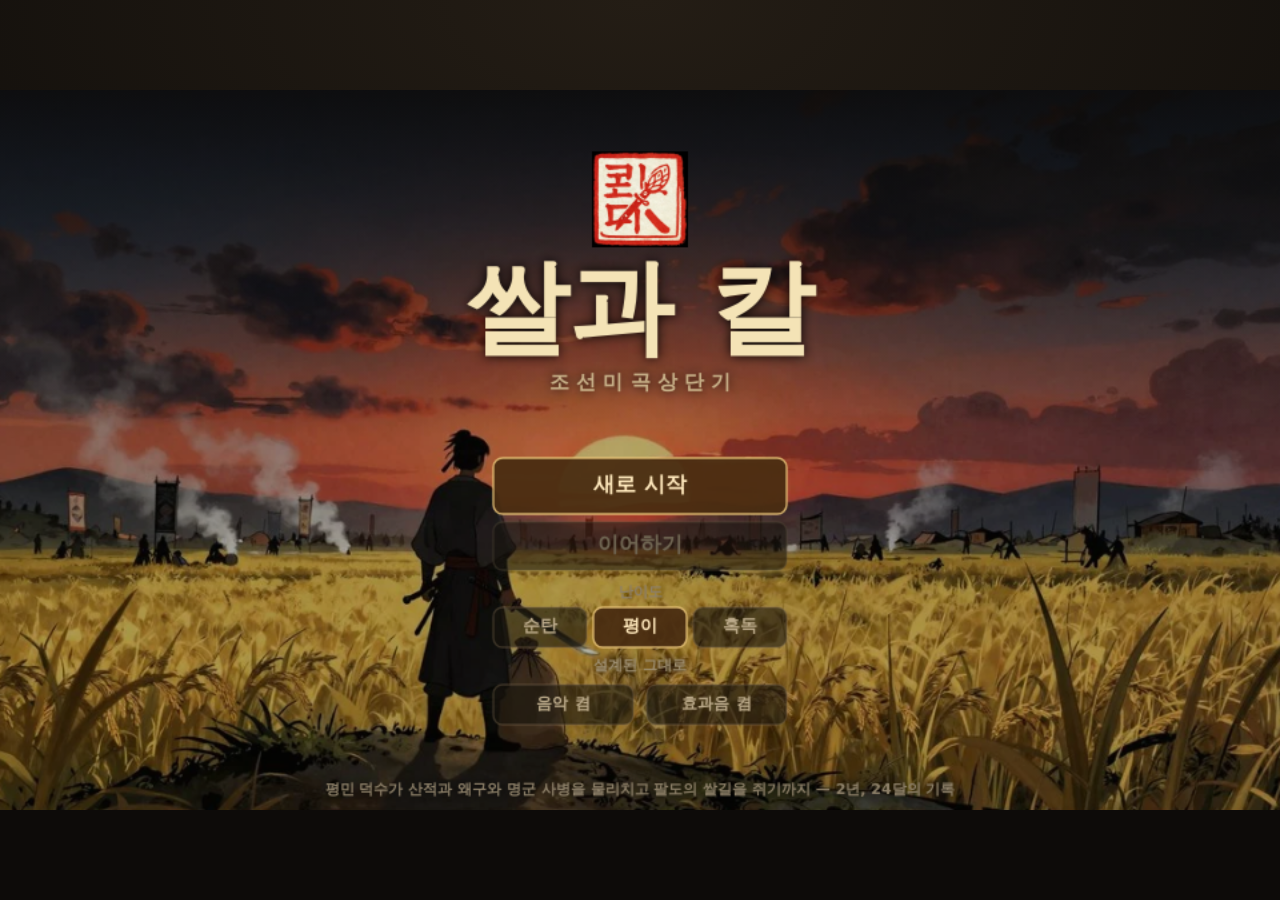
==== index.html @ c37f994c "쌀과 칼 — 공개 배포본" ====
<!doctype html>
<html lang="ko">
<head>
<meta charset="utf-8">
<meta name="viewport" content="width=device-width,initial-scale=1,viewport-fit=cover">
<title>쌀과 칼 — 조선 미곡 상단기</title>
<link rel="icon" href="data:image/svg+xml,%3Csvg xmlns='http://www.w3.org/2000/svg' viewBox='0 0 32 32'%3E%3Crect width='32' height='32' rx='5' fill='%23b5352b'/%3E%3Ctext x='16' y='23' font-size='20' font-family='serif' font-weight='bold' text-anchor='middle' fill='%23fff6e2'%3E%E7%B1%B3%3C/text%3E%3C/svg%3E">
<meta name="description" content="임진왜란 말기, 남원의 평민 덕수가 쌀장사로 팔도의 거상이 되기까지. 무기 26자루와 24달의 장부. 브라우저에서 바로 시작합니다.">
<meta property="og:type" content="website">
<meta property="og:title" content="쌀과 칼 — 조선 미곡 상단기">
<meta property="og:description" content="임진왜란 말기, 남원의 평민 덕수가 쌀장사로 팔도의 거상이 되기까지. 무기 26자루와 24달의 장부. 브라우저에서 바로 시작합니다.">
<meta property="og:image" content="https://ssal-and-blade.vercel.app/share.jpg">
<meta property="og:image:width" content="1200">
<meta property="og:image:height" content="630">
<meta property="og:locale" content="ko_KR">
<meta name="twitter:card" content="summary_large_image">
<meta name="theme-color" content="#1a1610">
<link rel="stylesheet" href="css/style.css">
</head>
<body>
<div id="frame">
  <canvas id="game" width="960" height="540"></canvas>

  <div id="loading">
    <div class="seal">米</div>
    <h1>쌀과 칼</h1>
    <p class="sub">조선 미곡 상단기</p>
    <div class="bar"><i id="bar"></i></div>
    <p class="pct" id="pct">0%</p>
  </div>

  <p id="rotate">가로로 돌리면 화면이 꽉 찹니다</p>

  <div id="touch" hidden>
    <div class="pad">
      <button data-key="ArrowLeft">◀</button>
      <button data-key="ArrowRight">▶</button>
    </div>
    <div class="acts">
      <button data-key="KeyD" class="b4">대시</button>
      <button data-key="KeyS" class="b3">방어</button>
      <button data-key="KeyW" class="b2">점프</button>
      <button data-key="KeyA" class="b1">공격</button>
    </div>
  </div>
</div>

<script type="module" src="js/main.js"></script>
</body>
</html>
---- css/style.css ----
:root {
  --ink: #17140f;
  --hanji: #e8dcc0;
  --ochre: #c8892f;
  --vermilion: #b5352b;
  --indigo: #2b3a5c;
}

* { box-sizing: border-box; margin: 0; padding: 0; }

html, body {
  height: 100%;
  background: #0d0b09;
  overflow: hidden;
  font-family: 'Apple SD Gothic Neo', 'Noto Sans KR', 'Malgun Gothic', system-ui, sans-serif;
  color: var(--hanji);
  -webkit-font-smoothing: antialiased;
  overscroll-behavior: none;
}

#frame {
  position: fixed;
  inset: 0;
  display: grid;
  place-items: center;
  background:
    radial-gradient(120% 90% at 50% 0%, #241d15 0%, #0d0b09 70%);
}

#game {
  display: block;
  width: min(100vw, calc(100vh * 16 / 9));
  height: min(100vh, calc(100vw * 9 / 16));
  image-rendering: auto;
  touch-action: none;
  background: #0d0b09;
}

/* ---------- loading veil ---------- */
#loading {
  position: absolute;
  inset: 0;
  display: grid;
  place-content: center;
  justify-items: center;
  gap: 10px;
  background: #0d0b09;
  transition: opacity .5s ease;
}
#loading.gone { opacity: 0; pointer-events: none; }

#loading .seal {
  width: 74px; height: 74px;
  display: grid; place-items: center;
  background: var(--vermilion);
  color: #fff6e2;
  font-size: 40px; font-weight: 800;
  border-radius: 6px;
  box-shadow: 0 6px 30px rgba(181, 53, 43, .45);
  margin-bottom: 6px;
}
#loading h1 { font-size: 34px; letter-spacing: .22em; font-weight: 800; }
#loading .sub { color: #8a7b60; letter-spacing: .3em; font-size: 12px; }
#loading .bar {
  width: 260px; height: 4px; margin-top: 16px;
  background: #2a2319; border-radius: 4px; overflow: hidden;
}
#loading .bar i {
  display: block; height: 100%; width: 0;
  background: linear-gradient(90deg, var(--ochre), #e8c37a);
  transition: width .2s ease;
}
#loading .pct { color: #6b5f4a; font-size: 11px; letter-spacing: .1em; }

/* ---------- touch controls (coarse pointers only) ---------- */
#touch {
  position: absolute;
  left: 0;
  right: 0;
  bottom: calc(10px + env(safe-area-inset-bottom, 0px));
  display: flex;
  justify-content: space-between;
  align-items: flex-end;
  padding: 0 8px;
  pointer-events: none;
}
#touch[hidden] { display: none; }
#touch .pad, #touch .acts { display: flex; gap: 6px; pointer-events: auto; }
/* Attack sits nearest the thumb, so the row is laid out from the right. */
#touch .acts { flex-direction: row-reverse; }
#touch button {
  width: 50px; height: 50px;
  border-radius: 50%;
  border: 2px solid rgba(232, 220, 192, .35);
  background: rgba(23, 20, 15, .6);
  color: var(--hanji);
  font: 600 12px/1 inherit;
  backdrop-filter: blur(4px);
  user-select: none;
  -webkit-user-select: none;
  touch-action: none;
}
#touch button:active { background: rgba(200, 137, 47, .5); }
#touch .b1 { width: 62px; height: 62px; border-color: rgba(200, 137, 47, .65); }

/* In portrait the canvas is letterboxed; keep the pad just under it. */
@media (orientation: portrait) {
  #touch { bottom: calc(14vh + env(safe-area-inset-bottom, 0px)); }
}

/* Nudge phone players toward landscape, where the canvas fills the screen. */
#rotate {
  position: absolute;
  inset: auto 0 auto 0;
  top: 12px;
  text-align: center;
  font-size: 12px;
  letter-spacing: .05em;
  color: #8a7b60;
  pointer-events: none;
  display: none;
}
@media (orientation: portrait) and (pointer: coarse) {
  #rotate { display: block; }
}
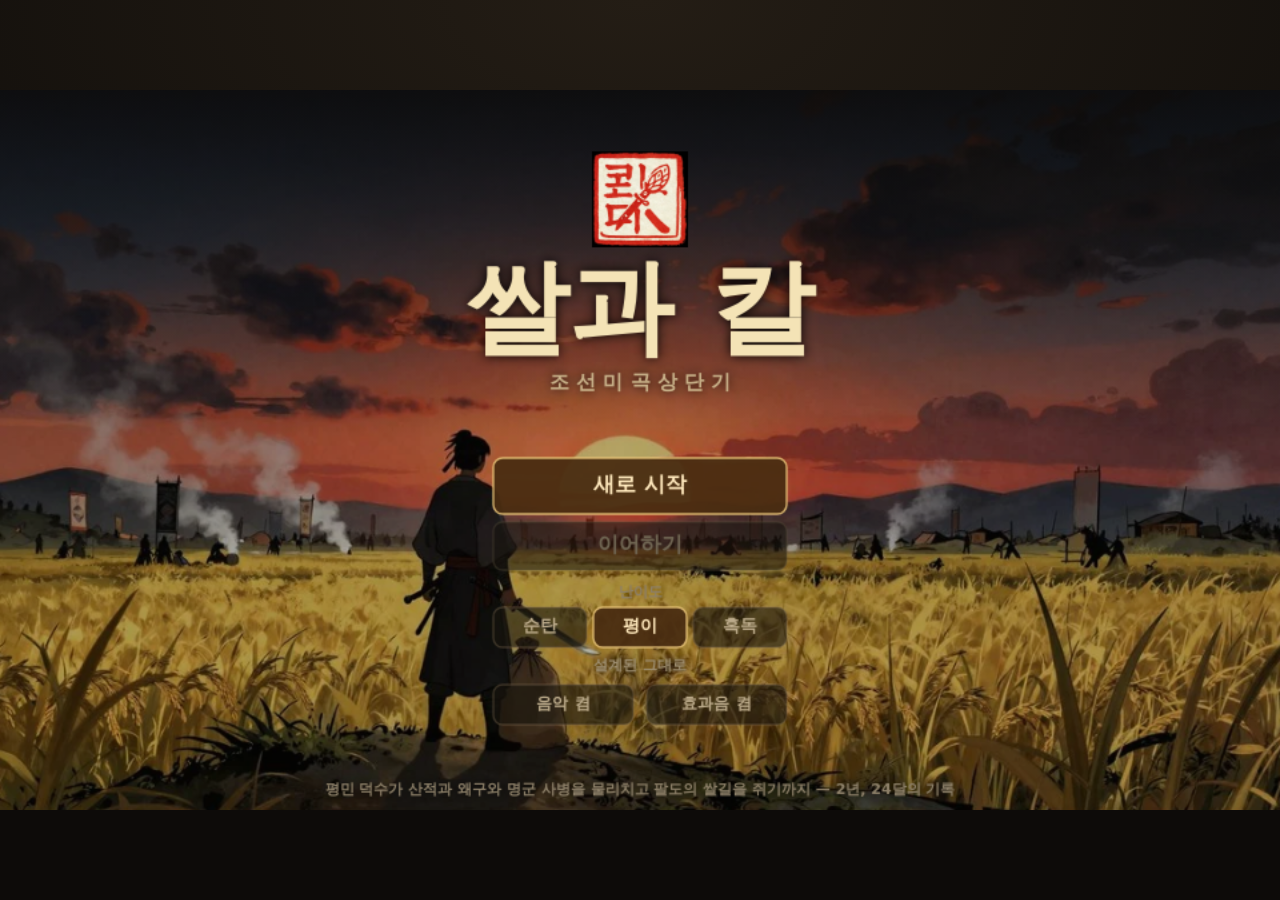
==== commit ee0a780e: "객주의 귀띔 · 세로 화면 안내 · 공유 카드 주소 교정" ====
--- a/index.html
+++ b/index.html
@@ -9,7 +9,7 @@
 <meta property="og:type" content="website">
 <meta property="og:title" content="쌀과 칼 — 조선 미곡 상단기">
 <meta property="og:description" content="임진왜란 말기, 남원의 평민 덕수가 쌀장사로 팔도의 거상이 되기까지. 무기 26자루와 24달의 장부. 브라우저에서 바로 시작합니다.">
-<meta property="og:image" content="https://ssal-and-blade.vercel.app/share.jpg">
+<meta property="og:image" content="https://baromina111-byte.github.io/ssal-and-blade/share.jpg">
 <meta property="og:image:width" content="1200">
 <meta property="og:image:height" content="630">
 <meta property="og:locale" content="ko_KR">
@@ -29,7 +29,7 @@
     <p class="pct" id="pct">0%</p>
   </div>
 
-  <p id="rotate">가로로 돌리면 화면이 꽉 찹니다</p>
+  <p id="rotate"><i></i><b>가로로 돌려주세요</b>세로에서는 화면이 작습니다.<br>돌리면 꽉 찬 화면으로 시작합니다.</p>
 
   <div id="touch" hidden>
     <div class="pad">
--- a/css/style.css
+++ b/css/style.css
@@ -108,18 +108,48 @@
   #touch { bottom: calc(14vh + env(safe-area-inset-bottom, 0px)); }
 }
 
-/* Nudge phone players toward landscape, where the canvas fills the screen. */
+/* Nudge phone players toward landscape, where the canvas fills the screen.
+   Holding 16:9 on a 390-wide phone leaves the canvas 390x219 with some 600px
+   of dead frame around it, and the old hint for that was one 12px line at the
+   top. A stranger arriving from a shared link saw a postage stamp and left.
+   The notice now fills the empty space above the canvas -- it cannot be
+   missed, and it costs the canvas nothing because that space was already
+   black. */
 #rotate {
   position: absolute;
-  inset: auto 0 auto 0;
-  top: 12px;
+  left: 0;
+  right: 0;
+  bottom: calc(50% + min(50vw * 9 / 16, 50vh) + 28px);
   text-align: center;
-  font-size: 12px;
-  letter-spacing: .05em;
-  color: #8a7b60;
+  padding: 0 28px;
+  font-size: 15px;
+  line-height: 1.7;
+  letter-spacing: .02em;
+  color: #c8b493;
   pointer-events: none;
   display: none;
 }
+#rotate b {
+  display: block;
+  font-size: 19px;
+  font-weight: 800;
+  color: #f0dfb4;
+  margin-bottom: 6px;
+}
+#rotate i {
+  display: block;
+  width: 46px;
+  height: 30px;
+  margin: 0 auto 16px;
+  border: 2.5px solid #c8892f;
+  border-radius: 5px;
+  animation: turn 2.4s ease-in-out infinite;
+}
+@keyframes turn {
+  0%, 42%   { transform: rotate(0deg)   scaleX(.62); }
+  58%, 100% { transform: rotate(-90deg) scaleX(.62); }
+}
+@media (prefers-reduced-motion: reduce) { #rotate i { animation: none; } }
 @media (orientation: portrait) and (pointer: coarse) {
   #rotate { display: block; }
 }
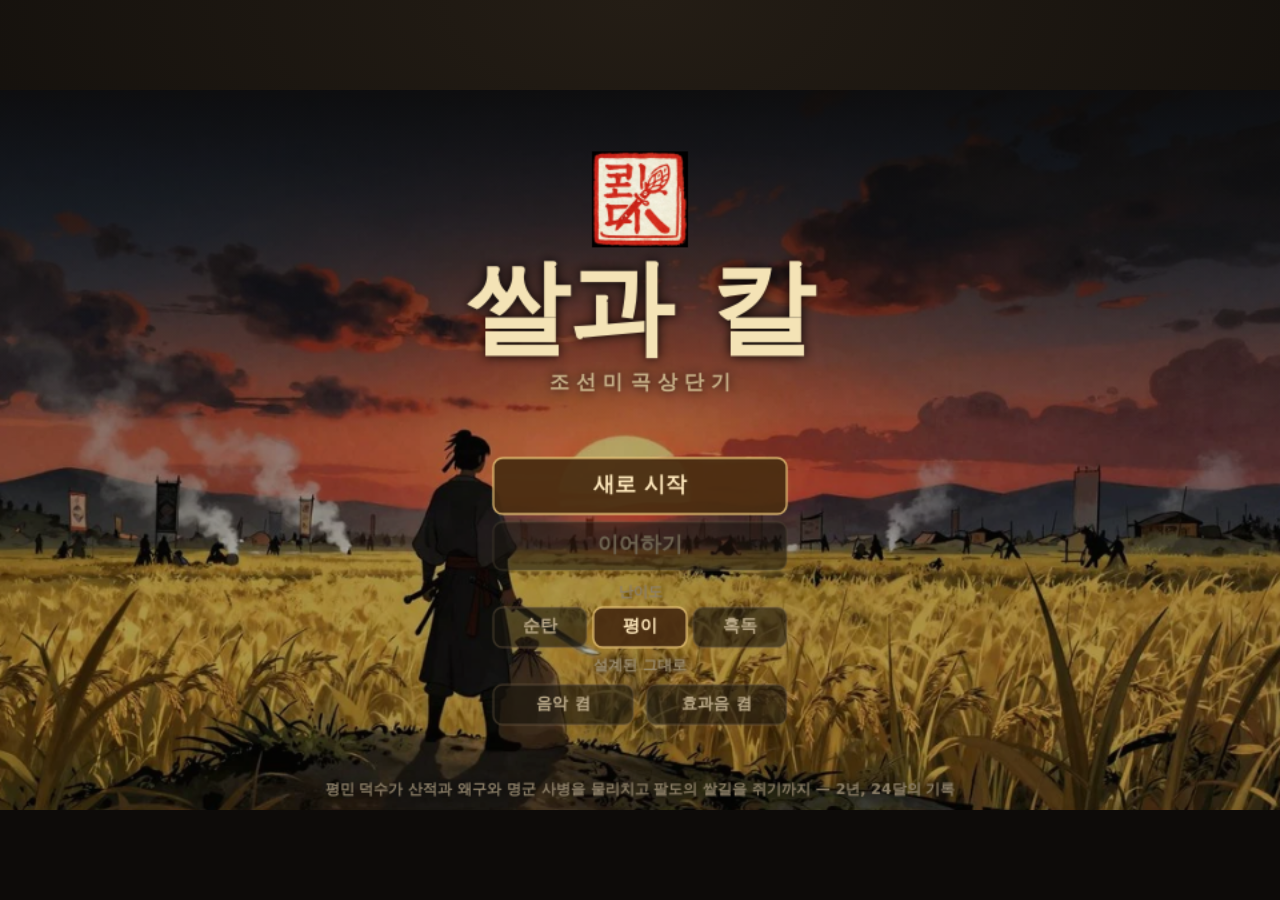
==== commit cf625bd6: "깊이 조작 — 십자 패드와 키 설정" ====
--- a/index.html
+++ b/index.html
@@ -33,8 +33,10 @@
 
   <div id="touch" hidden>
     <div class="pad">
-      <button data-key="ArrowLeft">◀</button>
-      <button data-key="ArrowRight">▶</button>
+      <button data-key="ArrowUp" class="u" aria-label="뒷줄로">▲</button>
+      <button data-key="ArrowLeft" class="l" aria-label="왼쪽">◀</button>
+      <button data-key="ArrowRight" class="r" aria-label="오른쪽">▶</button>
+      <button data-key="ArrowDown" class="d" aria-label="앞줄로">▼</button>
     </div>
     <div class="acts">
       <button data-key="KeyD" class="b4">대시</button>
--- a/css/style.css
+++ b/css/style.css
@@ -85,7 +85,25 @@
   pointer-events: none;
 }
 #touch[hidden] { display: none; }
-#touch .pad, #touch .acts { display: flex; gap: 6px; pointer-events: auto; }
+#touch .acts { display: flex; gap: 6px; pointer-events: auto; }
+/* A full cross, not a left/right pair.
+   The arena is fought on a floor with depth and stepping between ranks is the
+   universal dodge, so a pad without up and down does not just lose a movement
+   option -- it takes the dodge away and leaves depth as pure disadvantage. On
+   a 추격 it can strand the mark on a rank the player cannot walk to. */
+#touch .pad {
+  display: grid;
+  grid-template-columns: repeat(3, 46px);
+  grid-template-rows: repeat(3, 46px);
+  gap: 6px;
+  pointer-events: auto;
+}
+#touch .pad button { width: 46px; height: 46px; }
+#touch .pad .u { grid-area: 1 / 2; }
+#touch .pad .l { grid-area: 2 / 1; }
+#touch .pad .r { grid-area: 2 / 3; }
+#touch .pad .d { grid-area: 3 / 2; }
+#touch .pad .u, #touch .pad .d { border-color: rgba(140, 190, 220, .45); }
 /* Attack sits nearest the thumb, so the row is laid out from the right. */
 #touch .acts { flex-direction: row-reverse; }
 #touch button {
